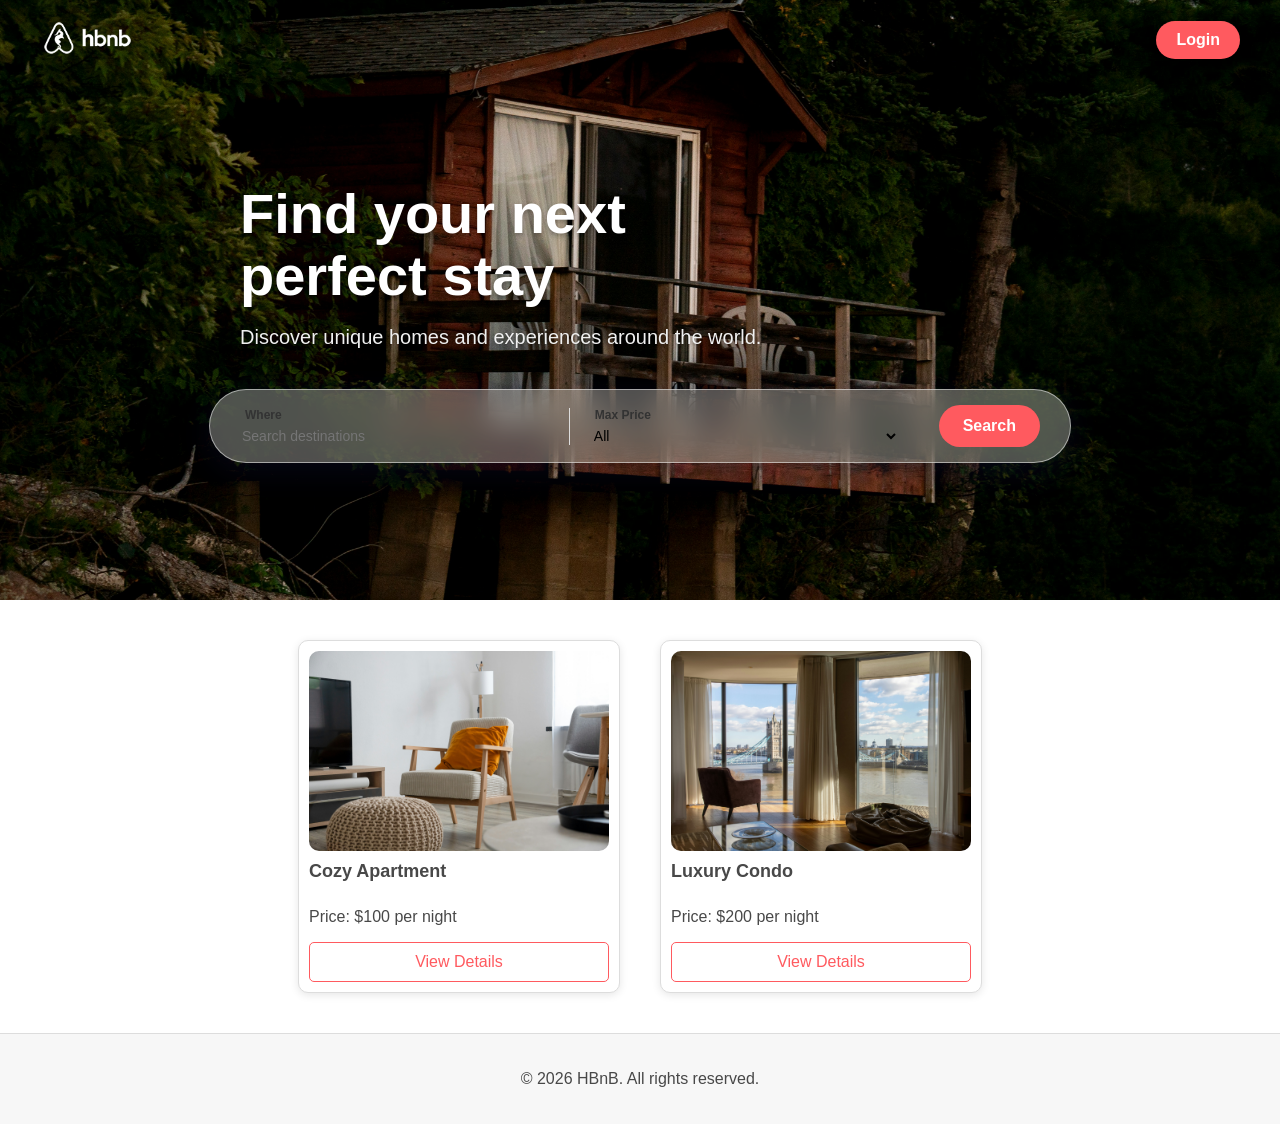
==== part4/index.html @ beb4e405 "solve project 4" ====
<!DOCTYPE html>
<html lang="en">
<head>
    <meta charset="UTF-8">
    <meta name="viewport" content="width=device-width, initial-scale=1.0">
    <title>Hbnb Home</title>
    <link rel="stylesheet" href="styles.css">
    <link rel="icon" href="/part4/images/icon.png">
</head>
<body>
    <header>
        <a href="index.html">
            <img src="/part4/images/logo-white.png" alt="Hbnb logo" class="logo">
        </a>

        <nav>
            <a href="login.html" class="login-button" id="login-link">Login</a>
        </nav>
    </header>
    <section class="hero">
            <div class="hero-content">
                <div class="hero-text">
                    <h1>Find your next<br>perfect stay</h1>
                    <p>Discover unique homes and experiences around the world.</p>
                </div>
            </div>

            <div class="toolbar">
                <div class="search-group">
                    <label for="search-location">Where</label>
                    <input type="text" id="search-location" placeholder="Search destinations">
                </div>
                
                <div class="filter-group">
                    <label for="price-filter">Max Price</label>
                    <select id="price-filter">
                        <option value="all">All</option>
                        <option value="10">Under $10</option>
                        <option value="50">Under $50</option>
                        <option value="100">Under $100</option>
                    </select>
                </div>

                <button class="search-button">Search</button>
            </div>
        </section>
    <main>
        <section id="places-list">
            <div class="place-card">
                <img src="images/place1.jpg" alt="Cozy Apartment">
                <h2>Cozy Apartment</h2>
                <p>Price: $100 per night</p>
                <a href="place.html" class="details-button">View Details</a>
            </div>
            <div class="place-card">
                <img src="images/place2.jpg" alt="Luxury Condo">
                <h2>Luxury Condo</h2>
                <p>Price: $200 per night</p>
                <a href="place.html" class="details-button">View Details</a>
            </div>
            </div>
        </section>
    </main>
    <footer>
        <p>© 2026 HBnB. All rights reserved.</p>
    </footer>
     <script src="scripts.js"></script>
</body>
</html>
---- part4/styles.css ----
/* --- flexible parameters (Color & Font) --- */
:root {
    --primary-color: #FF5A5F; 
    --text-color: #484848;
    --bg-color: #ffffff;
    --card-border: #dddddd;
    --font-family: 'Circular', -apple-system, BlinkMacSystemFont, Roboto, sans-serif;
}

body {
    font-family: var(--font-family);
    color: var(--text-color);
    margin: 0;
    padding: 0;
    display: flex;
    flex-direction: column;
    min-height: 100vh;
}

a {
    text-decoration: none;
    color: inherit;
}

/* --- Header & Navigation --- */
header {
    position: absolute; 
    top: 0;
    left: 0;
    width: 100%;
    z-index: 1000; 
    box-sizing: border-box; 
    display: flex;
    justify-content: space-between;
    align-items: center;
    padding: 0 40px;
    height: 80px; 
    
}

.logo {
    height: 40px; 
}

nav ul {
    list-style: none;
    display: flex;
    gap: 20px;
}

.login-button {
    background-color: var(--primary-color);
    color: white;
    padding: 10px 20px;
    border-radius: 20px;
    font-weight: bold;
    transition: background-color 0.3s;
}

.login-button:hover {
    background-color: #e00007;
}

/* --- Hero Section --- */
.hero {
width: 100%;
    margin: 0;
    padding: 0;
    
 
    display: flex;
    flex-direction: column;
    align-items: center;
    justify-content: center;
    

    min-height: 600px;
    background-image: url('images/hero_image.jpg');
    background-size: cover;
    background-position: center;
    color: white;
}

.hero-content {
    display: flex;
    align-items: last baseline;
    justify-content: space-between;
    max-width: 1000px;
    width: 100%;
    margin-bottom: 40px;
    gap: 40px;
}
.hero-content {
    text-align: left; 
    max-width: 800px;
    margin-bottom: 60px; 
    z-index: 1; 
}

.hero-text h1 {
    font-size: 56px;
    margin-bottom: 20px;
    color: white;
    line-height: 1.1;
    text-shadow: 0 2px 5px rgba(0,0,0,0.3);
}

.hero-text p {
    font-size: 20px;
    color: #f0f0f0;
    text-shadow: 0 1px 3px rgba(0,0,0,0.3);
}

/* --- Search Toolbar --- */
.toolbar {
    background: rgba(255, 255, 255, 0.3); 
    backdrop-filter: blur(15px);
    -webkit-backdrop-filter: blur(15px);
    border: 1px solid rgba(255, 255, 255, 0.5);
    
    padding: 15px 30px;
    border-radius: 50px;
    box-shadow: 0 8px 32px 0 rgba(31, 38, 135, 0.15);
    display: flex;
    align-items: center;
    gap: 20px;
    max-width: 800px;
    width: 90%;
    margin-top: -40px; 
    z-index: 10;
}

/* Toolbar Inputs */
.search-group, .filter-group {
    display: flex;
    flex-direction: column;
    flex: 1;
    border-right: 1px solid #ddd;
    padding-right: 20px;
}

.filter-group {
    border-right: none;
}

.toolbar label {
    color: #333;
    font-size: 12px;
    font-weight: bold;
    margin-bottom: 5px;
    margin-left: 5px;
}

.toolbar input, .toolbar select {
    color: #000;
    background: transparent;
    border: none;
    outline: none;
    font-size: 14px;
    width: 100%;
}

/* Search Button */
.toolbar .search-button {
    background-color: var(--primary-color);
    color: white;
    border: none;
    padding: 12px 24px;
    border-radius: 30px;
    font-weight: bold;
    cursor: pointer;
    font-size: 16px;
    transition: transform 0.2s;
}

.toolbar .search-button:hover {
    transform: scale(1.05);
    background-color: #e00007;
}


@media (max-width: 768px) {
    .hero-content {
        flex-direction: column;
        text-align: center;
    }

    .toolbar {
        flex-direction: column;
        border-radius: 20px;
        margin-top: 0;
        width: 100%;
        gap: 15px;
    }

    .search-group, .filter-group {
        width: 100%;
        border-right: none;
        border-bottom: 1px solid #ddd;
        padding-bottom: 10px;
    }

    .toolbar .search-button {
        width: 100%;
    }
}

/* --- Main Content Area --- */
main {
    flex: 1;
    padding: 20px;
    max-width: 1200px;
    margin: 0 auto;
    width: 100%;
    box-sizing: border-box;
}

/* --- Footer --- */
footer {
    text-align: center;
    padding: 20px;
    border-top: 1px solid var(--card-border);
    background-color: #f7f7f7;
    margin-top: auto;
}

/* --- Cards --- */
.place-card, .review-card {
    margin: 20px;
    padding: 10px;
    border: 1px solid #ddd;
    border-radius: 10px;
    
    display: flex;
    flex-direction: column;
    box-shadow: 0 2px 8px rgba(0,0,0,0.1);
    background-color: white;
}

/* --- Index Page (List of Places) --- */
#places-list {
    display: flex;
    flex-wrap: wrap;
    justify-content: center;
}

.place-card {
    width: 300px; 
}

.place-card img {
    width: 100%;
    border-radius: 10px;
    height: 200px;
    object-fit: cover;
}

.place-card h2 {
    font-size: 18px;
    margin: 10px 0;
}

.details-button {
    margin-top: auto;
    background-color: white;
    border: 1px solid var(--primary-color);
    color: var(--primary-color);
    padding: 10px;
    border-radius: 5px;
    text-align: center;
    cursor: pointer;
}

.details-button:hover {
    background-color: var(--primary-color);
    color: white;
}

/* --- Place Details Page --- */
.place-details {
    padding: 20px;
}

.place-info {
    margin-bottom: 30px;
    
}

.place-info img {
    width: 100%;
    max-height: 400px;
    object-fit: cover;
    border-radius: 10px;
}

.place-info h1 {
    margin-top: 2cm;
}

/* --- Reviews --- */
.review-card {
    background-color: #fafafa;
}

.review-card h3 {
    margin: 0 0 5px 0;
    font-size: 16px;
}

/* --- Forms (Login & Add Review) --- */
.form {
    max-width: 400px;
    margin: 40px auto;
    padding: 20px;
    border: 1px solid var(--card-border);
    border-radius: 10px;
    box-shadow: 0 4px 12px rgba(0,0,0,0.1);
}

.form label {
    display: block;
    margin-bottom: 5px;
    font-weight: bold;
}

.form input, .form textarea, .form select {
    width: 100%;
    padding: 10px;
    margin-bottom: 20px;
    border: 1px solid #ccc;
    border-radius: 5px;
    box-sizing: border-box;
}

.submit-button {
    width: 100%;
    background-color: var(--primary-color);
    color: white;
    padding: 12px;
    border: none;
    border-radius: 5px;
    font-size: 16px;
    cursor: pointer;
}

/* ---Login --- */

.main-centered {
    display: flex;
    justify-content: center;
    align-items: center;
    min-height: 85vh; 
    padding-top: 80px; 
}

#login-form {
    background-color: white;
    padding: 40px;
    width: 100%;
    max-width: 350px; 
    
    border-radius: 20px;
    box-shadow: 0 10px 25px rgba(0,0,0,0.1); 
    
    display: flex;
    flex-direction: column;
}

#login-form h2 {
    text-align: center;
    margin-bottom: 30px;
    color: var(--primary-color);
}

#login-form label {
    font-weight: bold;
    font-size: 14px;
    margin-bottom: 8px;
    color: #333;
}

#login-form input {
    padding: 12px 15px;
    margin-bottom: 20px; 
    border: 1px solid #ddd;
    border-radius: 10px; 
    font-size: 14px;
    outline: none;
    transition: border-color 0.3s;
}

#login-form input:focus {
    border-color: var(--primary-color);
}

.submit-button {
    background-color: var(--primary-color);
    color: white;
    font-weight: bold;
    border: none;
    cursor: pointer;
        border-radius: 50px; 
    
    padding: 12px; 
    
    font-size: 16px;
    
    margin-top: 10px;
    transition: transform 0.2s, background-color 0.2s;
}

.submit-button:hover {
    background-color: #e00007;
    transform: scale(1.02);
}
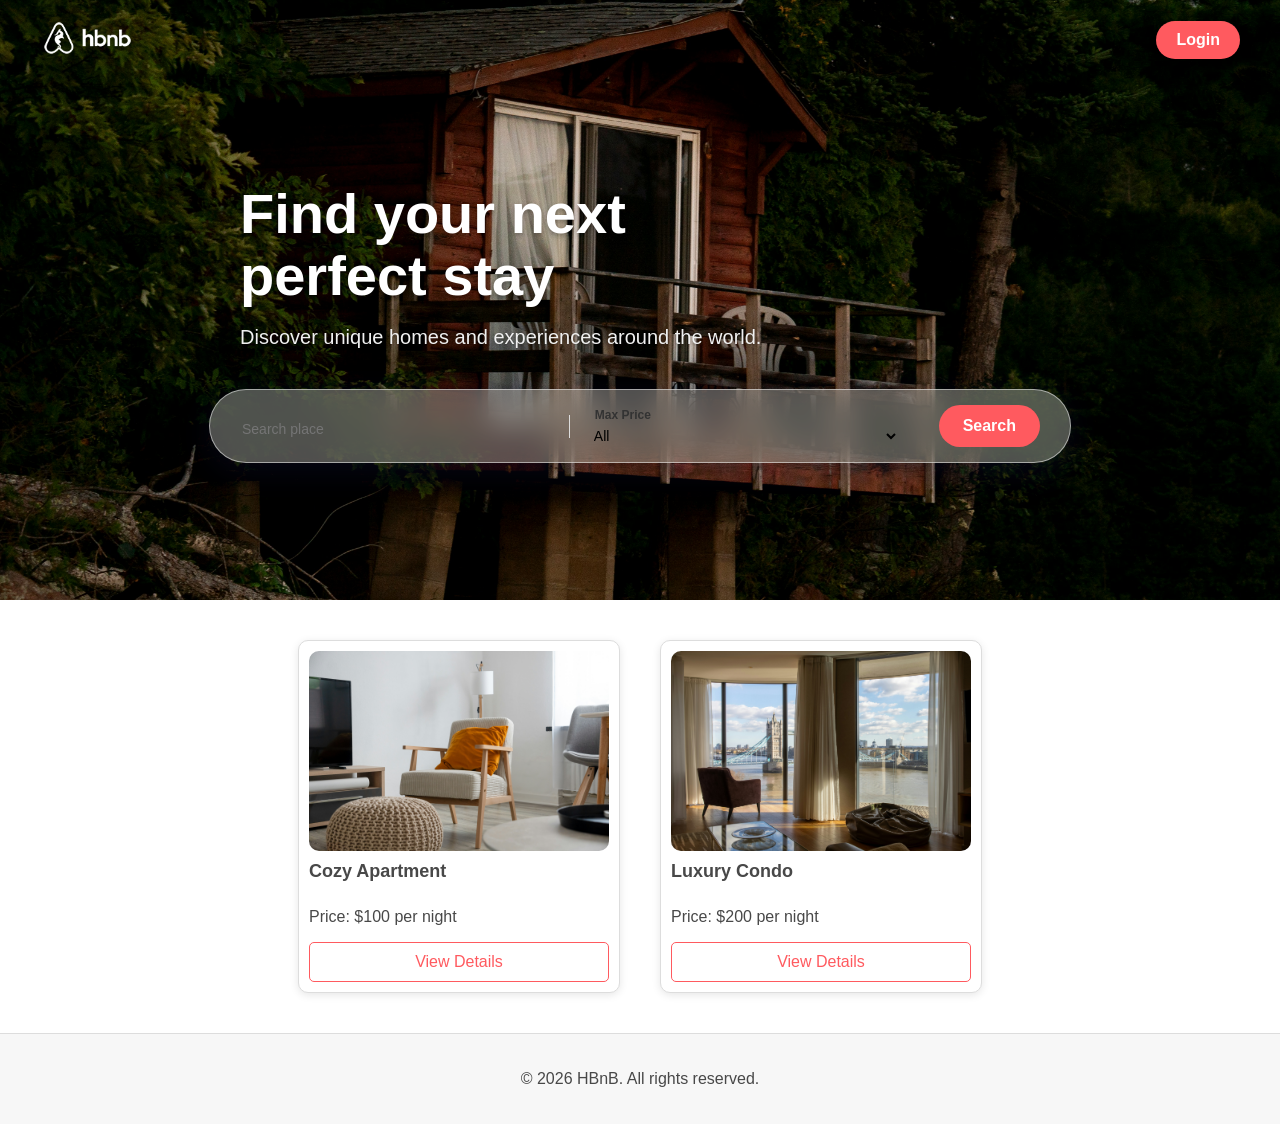
==== commit e8d94b27: "final part make the reciew works" ====
--- a/part4/index.html
+++ b/part4/index.html
@@ -27,8 +27,8 @@
 
             <div class="toolbar">
                 <div class="search-group">
-                    <label for="search-location">Where</label>
-                    <input type="text" id="search-location" placeholder="Search destinations">
+                    <label for="search-location"></label>
+                    <input type="text" id="search-location" placeholder="Search place">
                 </div>
                 
                 <div class="filter-group">
